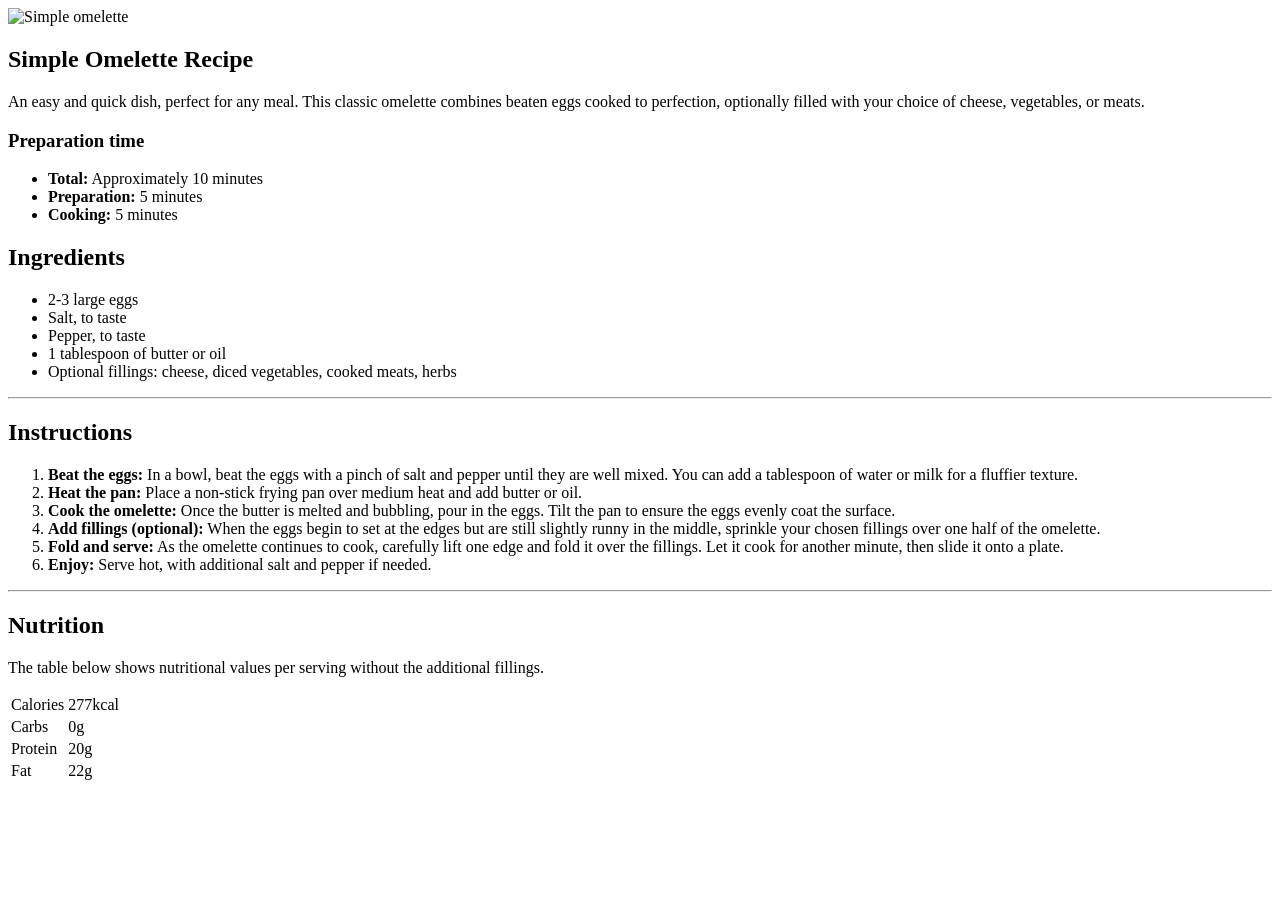
==== index.html @ 797accdb "Add index.html with simple omelette recipe This HTML file contains a simple omelette recipe, includi" ====
<!DOCTYPE html>
<html lang="en">

<head>
  <meta charset="UTF-8">
  <meta http-equiv="X-UA-Compatible" content="IE=edge">
  <meta name="viewport" content="width=device-width, initial-scale=1.0">
  <link rel="stylesheet" href="style.css">
  <link rel="preconnect" href="https://fonts.googleapis.com">
  <link rel="preconnect" href="https://fonts.gstatic.com" crossorigin>
  <link href="https://fonts.googleapis.com/css2?family=Outfit:wght@400;600;700&family=Young+Serif&display=swap" rel="stylesheet">
  <title>Document</title>
</head>

<body>
  <main class="page-container">

    <article class="recipe-card">

      <img src="./image-omelette.jpeg" alt="Simple omelette" class="hero-image">

      <header class="recipe-header">
        <h1>Simple Omelette Recipe</h1>
        <p>An easy and quick dish, perfect for any meal. This classic omelette combines beaten eggs cooked to perfection, optionally filled with your choice of cheese, vegetables, or meats.</p>
      </header>

      <section class="prep-box">
        <h3>Preparation time</h3>
        <ul>
          <li>
            <strong>Total:</strong> Approximately 10 minutes
          </li>
          <li>
            <strong>Preparation:</strong> 5 minutes
          </li>
          <li>
            <strong>Cooking:</strong> 5 minutes
          </li>
        </ul>
      </section>

      <section class="ingredients">
        <h2>Ingredients</h2>
        <ul>
          <li>2-3 large eggs</li>
          <li>Salt, to taste</li>
          <li>Pepper, to taste</li>
          <li>1 tablespoon of butter or oil</li>
          <li>Optional fillings: cheese, diced vegetables, cooked meats, herbs</li>
        </ul>
      </section>

      <hr>

      <section class="instructions">
        <h2>Instructions</h2>
        <ol>
          <li>
            <strong>Beat the eggs:</strong> In a bowl, beat the eggs with a pinch of salt and pepper until they are well mixed. You can add a tablespoon of water or milk for a fluffier texture.
          </li>
          <li>
            <strong>Heat the pan:</strong> Place a non-stick frying pan over medium heat and add butter or oil.
          </li>
          <li>
            <strong>Cook the omelette:</strong> Once the butter is melted and bubbling, pour in the eggs. Tilt the pan to ensure the eggs evenly coat the surface.
          </li>
          <li>
            <strong>Add fillings (optional):</strong> When the eggs begin to set at the edges but are still slightly runny in the middle, sprinkle your chosen fillings over one half of the omelette.
          </li>
          <li>
            <strong>Fold and serve:</strong> As the omelette continues to cook, carefully lift one edge and fold it over the fillings. Let it cook for another minute, then slide it onto a plate.
          </li>
          <li>
            <strong>Enjoy:</strong> Serve hot, with additional salt and pepper if needed.
          </li>
        </ol>
      </section>

      <hr>

      <section class="nutrition">
        <h2>Nutrition</h2>
        <p>The table below shows nutritional values per serving without the additional fillings.</p>

        <table class="nutrition-table">
          <tr>
            <td>Calories</td>
            <td class="stat">277kcal</td>
          </tr>
          <tr>
            <td>Carbs</td>
            <td class="stat">0g</td>
          </tr>
          <tr>
            <td>Protein</td>
            <td class="stat">20g</td>
          </tr>
          <tr>
            <td>Fat</td>
            <td class="stat">22g</td>
          </tr>
        </table>
      </section>

    </article>

  </main>

</body>

</html>
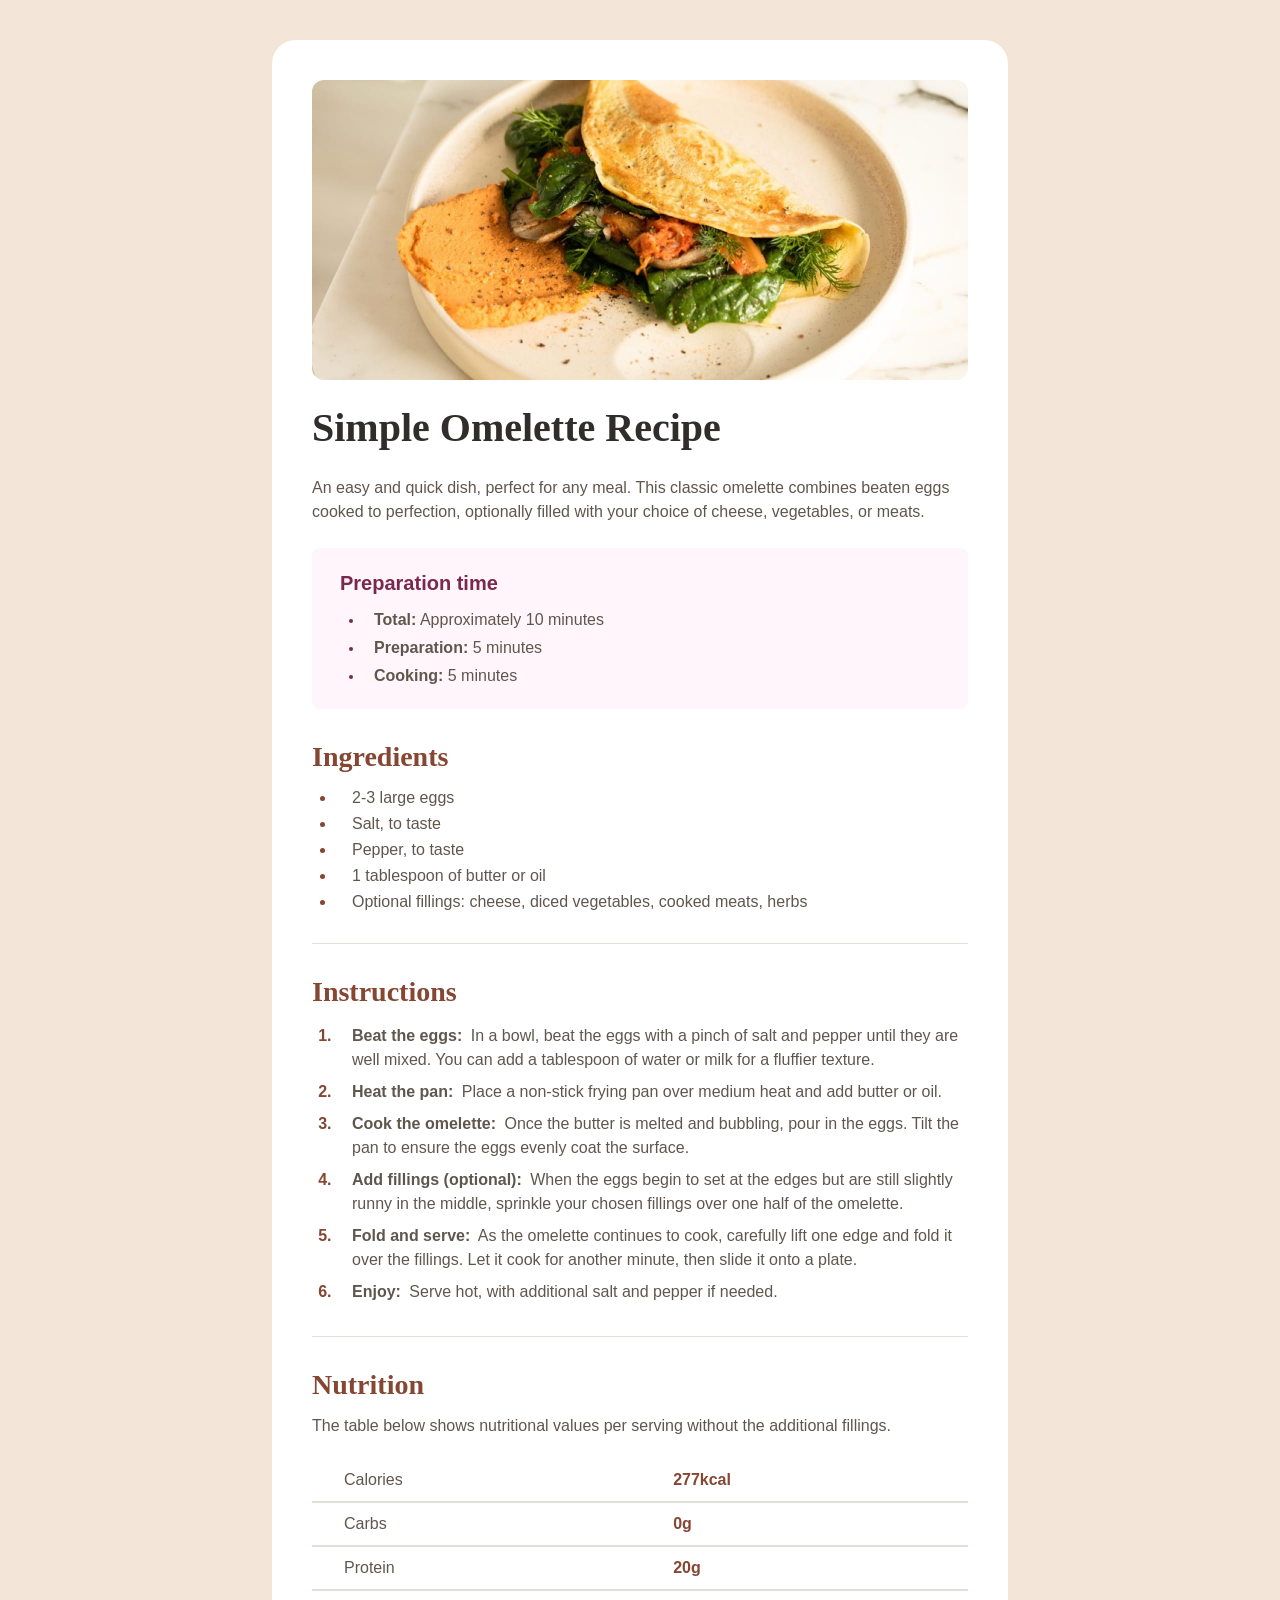
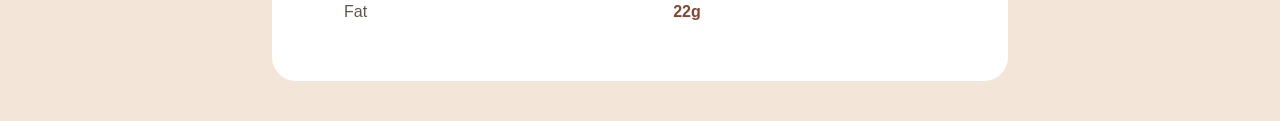
==== commit 2edce0fe: "Update image source path for omelette recipe" ====
--- a/index.html
+++ b/index.html
@@ -17,7 +17,7 @@
 
     <article class="recipe-card">
 
-      <img src="./image-omelette.jpeg" alt="Simple omelette" class="hero-image">
+      <img src="images/image-omelette.jpeg" alt="Simple omelette" class="hero-image">
 
       <header class="recipe-header">
         <h1>Simple Omelette Recipe</h1>
--- a/style.css
+++ b/style.css
@@ -0,0 +1,248 @@
+:root {
+  /* Colors */
+  --color-white: hsl(0, 0%, 100%);
+  
+  --color-stone-100: hsl(30, 54%, 90%);
+  --color-stone-150: hsl(30, 18%, 87%);
+  --color-stone-600: hsl(30, 10%, 34%);
+  --color-stone-900: hsl(24, 5%, 18%);
+  
+  --color-brown-800: hsl(14, 45%, 36%);
+  
+  --color-rose-800: hsl(332, 51%, 32%);
+  --color-rose-50: hsl(330, 100%, 98%);
+
+  /* Typography - Font Families */
+  --font-family-heading: 'Young Serif', serif;
+  --font-family-body: 'Outfit', sans-serif;
+
+  /* Typography - Font Weights */
+  --fw-regular: 400;
+  --fw-semibold: 600;
+  --fw-bold: 700;
+
+  /* Typography - Sizes */
+  --fs-body: 16px;
+  
+  /* Spacing Scale */
+  --spacing-sm: 1rem;    /* 16px */
+  --spacing-md: 1.5rem;  /* 24px */
+  --spacing-lg: 2rem;    /* 32px */
+  --spacing-xl: 2.5rem;  /* 40px */
+  
+  /* Section Gaps */
+  --header-gap: var(--spacing-md);
+  --section-gap: var(--spacing-lg);
+  --card-padding: var(--spacing-xl);
+  --hr-spacing: var(--spacing-lg);
+  
+  /* Border Radius Scale */
+  --radius-sm: 8px;   /* For the prep-box */
+  --radius-md: 12px;  /* For the hero image */
+  --radius-lg: 24px;  /* For the main recipe card */
+
+  /* Layout Breakpoints */
+  --mobile-width: 375px;
+  --desktop-width: 1440px;
+}
+
+*,
+*::before,
+*::after {
+  margin: 0;
+  padding: 0;
+  box-sizing: border-box;
+}
+
+body {
+  font-family: var(--font-family-body);
+  font-size: var(--fs-body);
+  background-color: var(--color-stone-100);
+  color: var(--color-stone-600);
+  min-height: 100vh;
+  display: flex;
+  flex-direction: column;
+  align-items: center;
+  justify-content: center;
+  min-height: 100vh;
+  padding: 40px 20px;
+}
+
+.recipe-card {
+  background-color: var(--color-white);
+  max-width: 736px;
+  width: 100%;
+  border-radius: var(--radius-lg);
+  padding: 40px;
+  overflow: hidden;
+}
+
+/* Hero Image */
+img {
+  display: block;
+  max-width: 100%;
+  border-radius: var(--radius-md);
+  margin-block-end: var(--header-gap);
+}
+
+/* Title and Description */
+.recipe-header {
+  margin-block-end: var(--header-gap);
+}
+
+.recipe-header h1 {
+  font-family: var(--font-family-heading);
+  color: var(--color-stone-900);
+  font-size: 2.5rem;
+  line-height: 1.2;
+  margin-bottom: 24px;
+}
+
+.recipe-header p {
+  color: var(--color-stone-600);
+  line-height: 1.5;
+}
+
+/* Preperation Time Box */
+.prep-box {
+  background-color: var(--color-rose-50);
+  padding: 24px 28px;
+  border-radius: var(--radius-sm);
+  margin-block-end: var(--section-gap);
+}
+
+.prep-box h3 {
+  font-family: var(--font-family-body);
+  color: var(--color-rose-800);
+  font-size: 1.25rem;
+  font-weight: var(--fw-semibold);
+  margin-bottom: 16px;
+}
+
+.prep-box ul {
+  list-style-type: disc;
+  padding-left: 1.5rem; /* Indents the bullets into the box */
+}
+
+.prep-box li {
+  color: var(--color-stone-600);
+  margin-bottom: 10px;
+  padding-left: 10px;
+}
+
+.prep-box li::marker {
+  color: var(--color-rose-800);
+  font-size: 0.8rem;
+}
+
+.prep-box li:last-child {
+  margin-bottom: 0;
+}
+
+/* Ingredients List */
+.ingredients h2 {
+  font-family: var(--font-family-heading);
+  color: var(--color-brown-800);
+  font-size: 1.75rem;
+  margin-bottom: 16px;
+}
+
+.ingredients ul {
+  list-style-type: disc;
+  padding-left: 1.5rem;
+}
+
+.ingredients li {
+  color: var(--color-stone-600);
+  margin-bottom: 8px;
+  padding-left: 16px;
+}
+
+.ingredients li::marker {
+  color: var(--color-brown-800);
+}
+
+.ingredients li:last-child {
+  margin-bottom: 0;
+}
+
+/* HR Divider */
+hr {
+  border: 0;
+  border-top: 1px solid var(--color-stone-150);
+  margin-block: var(--hr-spacing);
+  margin-inline: 0;
+}
+
+/* Instructions */
+.instructions h2 {
+  font-family: var(--font-family-heading);
+  color: var(--color-brown-800);
+  font-size: 1.75rem;
+  margin-bottom: 16px;
+}
+
+.instructions ol {
+  padding-left: 1.5rem;
+}
+
+.instructions li {
+  color: var(--color-stone-600);
+  margin-bottom: 8px;
+  padding-left: 16px;
+  line-height: 1.5;
+}
+
+.instructions li::marker {
+  color: var(--color-brown-800);
+  font-weight: var(--fw-bold);
+  font-family: var(--font-family-body);
+}
+
+.instructions li strong {
+  color: var(--color-stone-600);
+  font-weight: var(--fw-bold);
+  margin-right: 4px;
+}
+
+.instructions li:last-child {
+  margin-bottom: 0;
+}
+
+/* Nutrition Section */
+.nutrition {
+  padding-bottom: 8px; 
+}
+
+.nutrition h2 {
+  font-family: var(--font-family-heading);
+  color: var(--color-brown-800);
+  font-size: 1.75rem;
+  margin-bottom: 16px;
+}
+
+.nutrition p {
+  color: var(--color-stone-600);
+  margin-bottom: 24px;
+}
+
+.nutrition-table {
+  width: 100%;
+  border-collapse: collapse;
+}
+
+.nutrition-table td {
+  padding: 12px 32px;
+  border-bottom: 2px solid var(--color-stone-150); 
+  color: var(--color-stone-600);
+  font-family: var(--font-family-body);
+}
+
+.nutrition-table td:last-child {
+  color: var(--color-brown-800);
+  font-weight: var(--fw-bold);
+}
+
+.nutrition-table tr:last-child td {
+  border-bottom: none;
+}
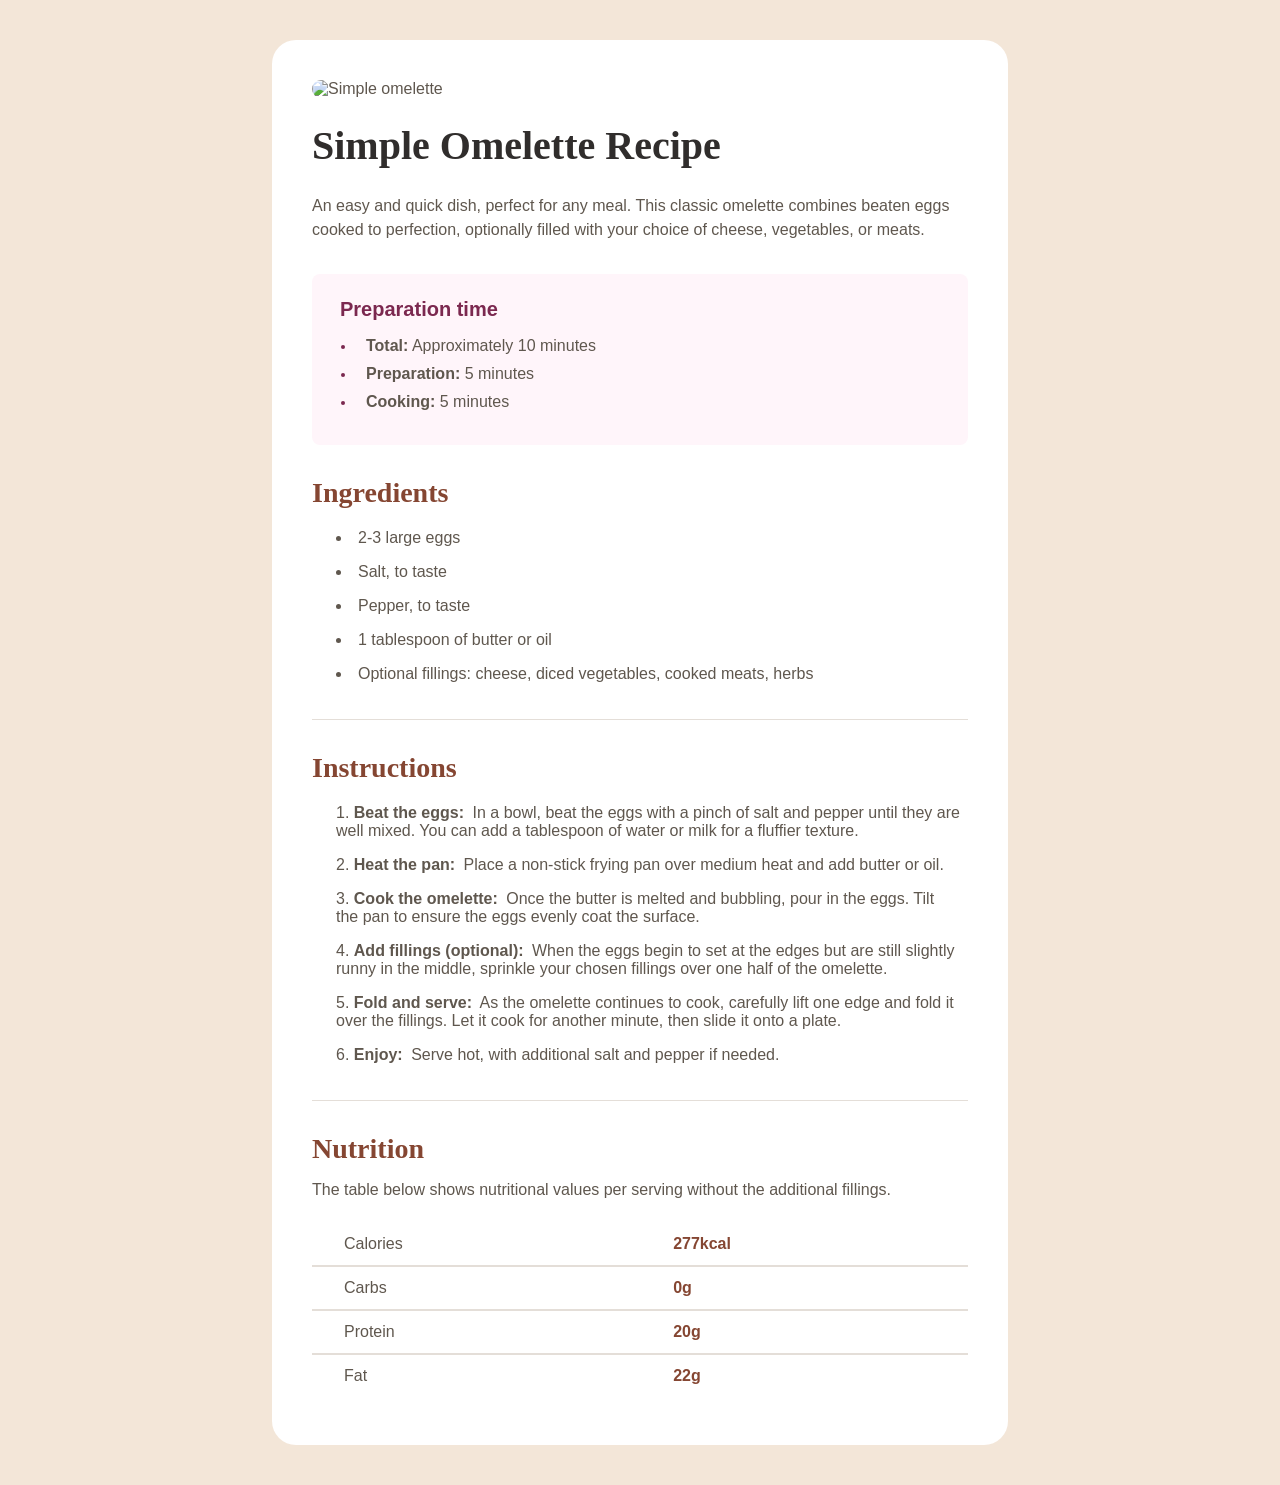
==== commit 8e48ac86: "Update recipe image source to use GitHub link" ====
--- a/index.html
+++ b/index.html
@@ -17,7 +17,9 @@
 
     <article class="recipe-card">
 
-      <img src="images/image-omelette.jpeg" alt="Simple omelette" class="hero-image">
+      <div class="recipe-image-container">
+        <img src="https://github.com/Kking927/Recipe-Page/blob/main/images/image-omelette.jpeg?raw=true" alt="Simple omelette" class="hero-image">
+      </div>
 
       <header class="recipe-header">
         <h1>Simple Omelette Recipe</h1>
--- a/style.css
+++ b/style.css
@@ -1,54 +1,54 @@
 :root {
   /* Colors */
   --color-white: hsl(0, 0%, 100%);
-  
   --color-stone-100: hsl(30, 54%, 90%);
   --color-stone-150: hsl(30, 18%, 87%);
   --color-stone-600: hsl(30, 10%, 34%);
   --color-stone-900: hsl(24, 5%, 18%);
-  
   --color-brown-800: hsl(14, 45%, 36%);
-  
   --color-rose-800: hsl(332, 51%, 32%);
   --color-rose-50: hsl(330, 100%, 98%);
 
-  /* Typography - Font Families */
+  /* Typography - Families & Weights */
   --font-family-heading: 'Young Serif', serif;
   --font-family-body: 'Outfit', sans-serif;
-
-  /* Typography - Font Weights */
   --fw-regular: 400;
   --fw-semibold: 600;
   --fw-bold: 700;
 
   /* Typography - Sizes */
   --fs-body: 16px;
-  
+  --fs-h1: 2.5rem;   /* 40px */
+  --fs-h2: 1.75rem;  /* 28px */
+  --fs-h3: 1.25rem;  /* 20px */
+  --fs-small: 0.8rem;
+
   /* Spacing Scale */
-  --spacing-sm: 1rem;    /* 16px */
-  --spacing-md: 1.5rem;  /* 24px */
-  --spacing-lg: 2rem;    /* 32px */
-  --spacing-xl: 2.5rem;  /* 40px */
-  
-  /* Section Gaps */
-  --header-gap: var(--spacing-md);
-  --section-gap: var(--spacing-lg);
-  --card-padding: var(--spacing-xl);
-  --hr-spacing: var(--spacing-lg);
-  
+  --spacing-xxs: 0.25rem;     /* 4px */
+  --spacing-xs: 0.5rem;       /* 8px */
+  --spacing-s: 0.625rem;      /* 10px */
+  --spacing-sm: 0.75rem;      /* 12px */
+  --spacing-md: 1rem;         /* 16px */
+  --spacing-lg: 1.5rem;       /* 24px */
+  --spacing-lg-plus: 1.75rem;  /* 28px */
+  --spacing-xl: 2rem;         /* 32px */
+  --spacing-xxl: 2.5rem;      /* 40px */
+
+  /* Section Gaps & Girders */
+  --header-gap: var(--spacing-lg);
+  --section-gap: var(--spacing-xl);
+  --card-padding: var(--spacing-xxl);
+  --hr-spacing: var(--spacing-xl);
+
   /* Border Radius Scale */
+  --radius-xs: 6px;   /* For highlights */
   --radius-sm: 8px;   /* For the prep-box */
   --radius-md: 12px;  /* For the hero image */
   --radius-lg: 24px;  /* For the main recipe card */
-
-  /* Layout Breakpoints */
-  --mobile-width: 375px;
-  --desktop-width: 1440px;
-}
-
-*,
-*::before,
-*::after {
+}
+
+/* Base Resets */
+*, *::before, *::after {
   margin: 0;
   padding: 0;
   box-sizing: border-box;
@@ -64,8 +64,7 @@
   flex-direction: column;
   align-items: center;
   justify-content: center;
-  min-height: 100vh;
-  padding: 40px 20px;
+  padding: var(--spacing-xxl) var(--spacing-md);
 }
 
 .recipe-card {
@@ -73,97 +72,78 @@
   max-width: 736px;
   width: 100%;
   border-radius: var(--radius-lg);
-  padding: 40px;
-  overflow: hidden;
-}
-
-/* Hero Image */
-img {
-  display: block;
-  max-width: 100%;
-  border-radius: var(--radius-md);
-  margin-block-end: var(--header-gap);
-}
-
-/* Title and Description */
-.recipe-header {
-  margin-block-end: var(--header-gap);
-}
-
+  padding: var(--card-padding);
+  display: flow-root;
+}
+
+/* Typography Global */
 .recipe-header h1 {
   font-family: var(--font-family-heading);
   color: var(--color-stone-900);
-  font-size: 2.5rem;
+  font-size: var(--fs-h1);
   line-height: 1.2;
-  margin-bottom: 24px;
+  margin-block-end: var(--spacing-lg);
+}
+
+.ingredients h2, .instructions h2, .nutrition h2 {
+  font-family: var(--font-family-heading);
+  color: var(--color-brown-800);
+  font-size: var(--fs-h2);
+  margin-bottom: var(--spacing-md);
+}
+
+.prep-box h3 {
+  color: var(--color-rose-800);
+  font-size: var(--fs-h3);
+  font-weight: var(--fw-semibold);
+  margin-bottom: var(--spacing-md);
+}
+
+.recipe-image-container {
+  display: block;
+  width: 100%;
+  overflow: hidden;
+  border-radius: var(--radius-md);
+  margin-block-end: var(--header-gap);
+  isolation: isolate; 
+}
+
+.hero-image {
+  display: block;
+  width: 100%;
+  height: auto;
+  transition: transform 0.4s ease;
+}
+
+.recipe-image-container:hover .hero-image {
+  transform: scale(1.05);
 }
 
 .recipe-header p {
-  color: var(--color-stone-600);
+  margin-block-end: var(--spacing-xl);
   line-height: 1.5;
 }
 
-/* Preperation Time Box */
 .prep-box {
   background-color: var(--color-rose-50);
-  padding: 24px 28px;
+  padding: var(--spacing-lg) var(--spacing-lg-plus);
   border-radius: var(--radius-sm);
   margin-block-end: var(--section-gap);
-}
-
-.prep-box h3 {
-  font-family: var(--font-family-body);
-  color: var(--color-rose-800);
-  font-size: 1.25rem;
-  font-weight: var(--fw-semibold);
-  margin-bottom: 16px;
-}
-
-.prep-box ul {
-  list-style-type: disc;
-  padding-left: 1.5rem; /* Indents the bullets into the box */
+  display: block;
+}
+
+.prep-box ul, .ingredients ul, .instructions ol {
+  padding-left: var(--spacing-md);
 }
 
 .prep-box li {
-  color: var(--color-stone-600);
-  margin-bottom: 10px;
-  padding-left: 10px;
+  margin-bottom: var(--spacing-s);
+  padding-left: var(--spacing-s);
 }
 
 .prep-box li::marker {
   color: var(--color-rose-800);
-  font-size: 0.8rem;
-}
-
-.prep-box li:last-child {
-  margin-bottom: 0;
-}
-
-/* Ingredients List */
-.ingredients h2 {
-  font-family: var(--font-family-heading);
-  color: var(--color-brown-800);
-  font-size: 1.75rem;
-  margin-bottom: 16px;
-}
-
-.ingredients ul {
-  list-style-type: disc;
-  padding-left: 1.5rem;
-}
-
-.ingredients li {
-  color: var(--color-stone-600);
-  margin-bottom: 8px;
-  padding-left: 16px;
-}
-
-.ingredients li::marker {
-  color: var(--color-brown-800);
-}
-
-.ingredients li:last-child {
-  margin-bottom: 0;
+  font-size: var(--fs-small);
 }
 
 /* HR Divider */
@@ -171,59 +151,35 @@
   border: 0;
   border-top: 1px solid var(--color-stone-150);
   margin-block: var(--hr-spacing);
-  margin-inline: 0;
-}
-
-/* Instructions */
-.instructions h2 {
-  font-family: var(--font-family-heading);
-  color: var(--color-brown-800);
-  font-size: 1.75rem;
-  margin-bottom: 16px;
-}
-
-.instructions ol {
-  padding-left: 1.5rem;
-}
-
-.instructions li {
-  color: var(--color-stone-600);
-  margin-bottom: 8px;
-  padding-left: 16px;
-  line-height: 1.5;
-}
-
-.instructions li::marker {
-  color: var(--color-brown-800);
-  font-weight: var(--fw-bold);
-  font-family: var(--font-family-body);
+}
+
+/* Highlight Hover Effect */
+.ingredients li, .instructions li {
+  padding: var(--spacing-xxs) var(--spacing-xs);
+  border-radius: var(--radius-xs);
+  margin-bottom: var(--spacing-xs);
+  width: fit-content;
+  list-style-position: inside;
+  transition: background-color 0.2s ease;
+}
+
+.ingredients li:hover, .instructions li:hover {
+  background-color: var(--color-stone-100);
+  cursor: default;
 }
 
 .instructions li strong {
-  color: var(--color-stone-600);
-  font-weight: var(--fw-bold);
-  margin-right: 4px;
-}
-
-.instructions li:last-child {
-  margin-bottom: 0;
+  margin-right: var(--spacing-xxs);
 }
 
 /* Nutrition Section */
 .nutrition {
-  padding-bottom: 8px; 
-}
-
-.nutrition h2 {
-  font-family: var(--font-family-heading);
-  color: var(--color-brown-800);
-  font-size: 1.75rem;
-  margin-bottom: 16px;
+  padding-block-end: var(--spacing-xs); 
 }
 
 .nutrition p {
   color: var(--color-stone-600);
-  margin-bottom: 24px;
+  margin-block-end: var(--spacing-lg);
 }
 
 .nutrition-table {
@@ -232,7 +188,7 @@
 }
 
 .nutrition-table td {
-  padding: 12px 32px;
+  padding: var(--spacing-sm) var(--spacing-xl);
   border-bottom: 2px solid var(--color-stone-150); 
   color: var(--color-stone-600);
   font-family: var(--font-family-body);
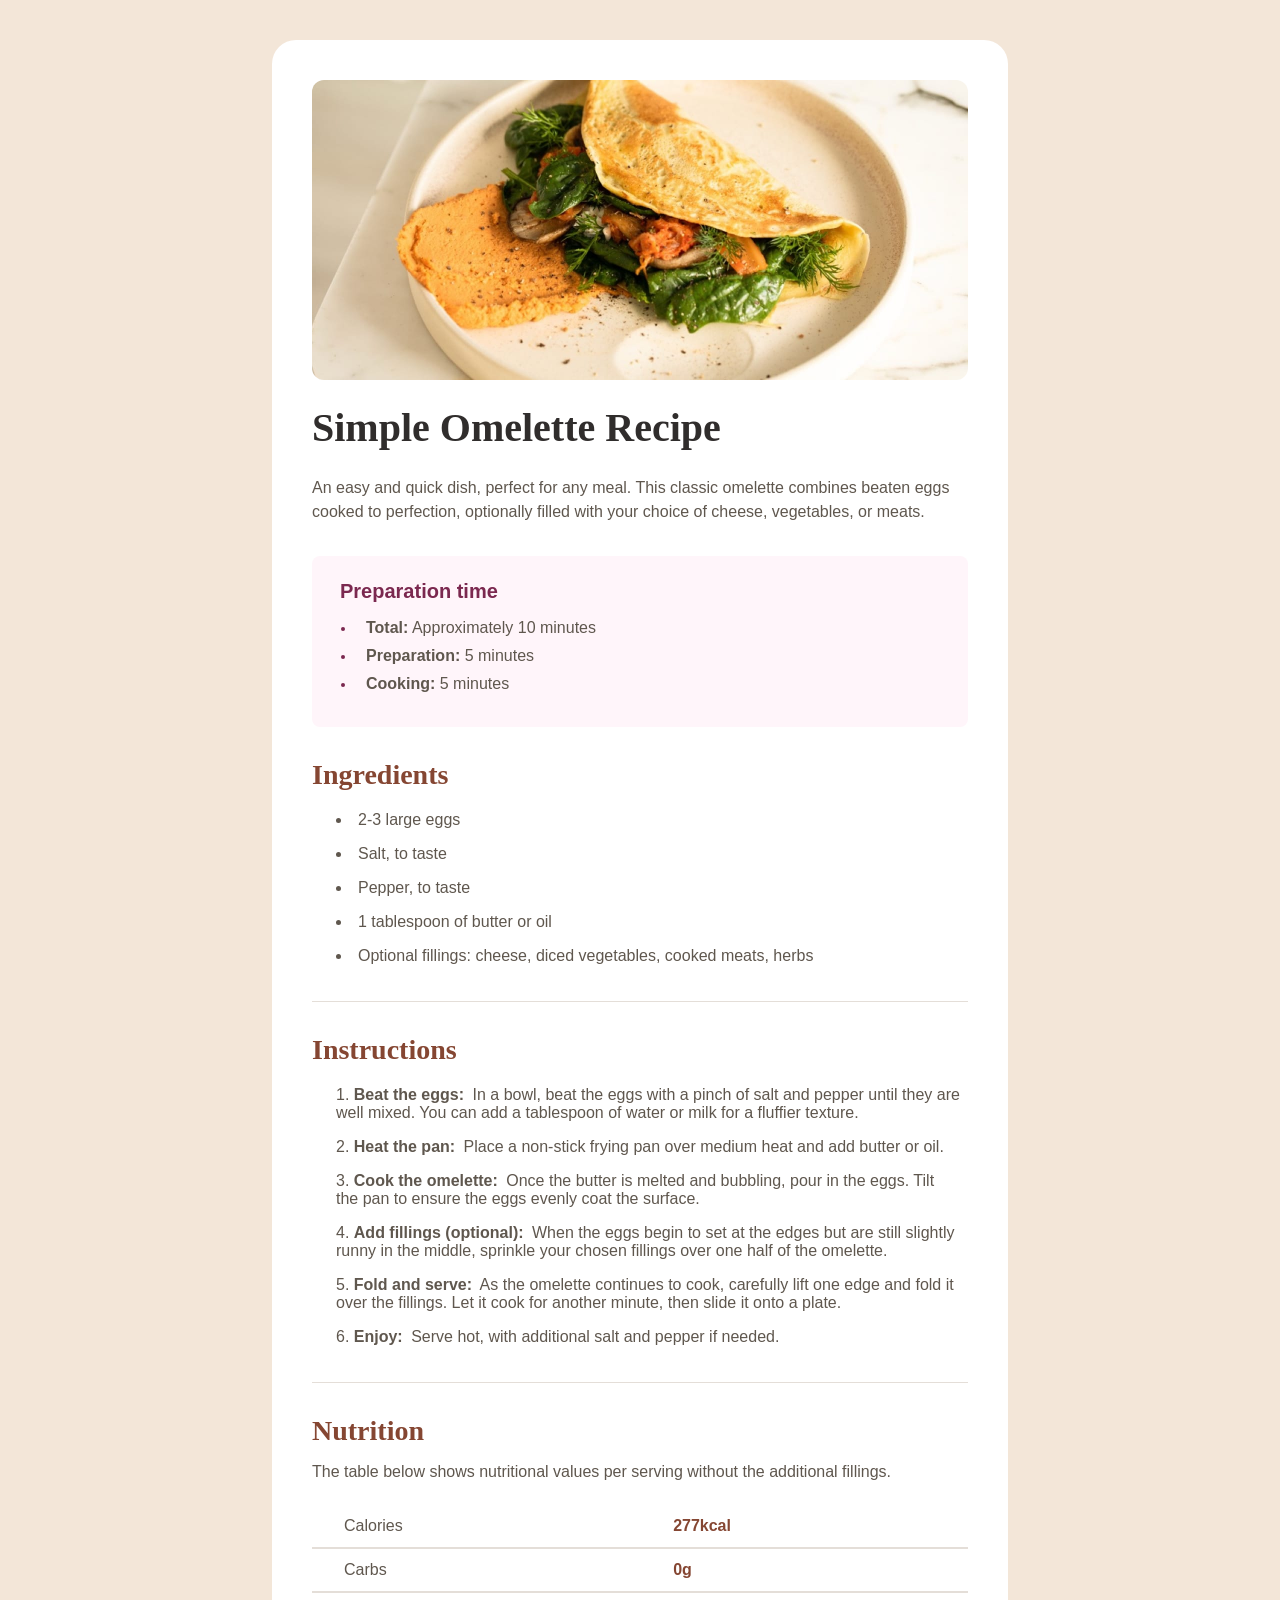
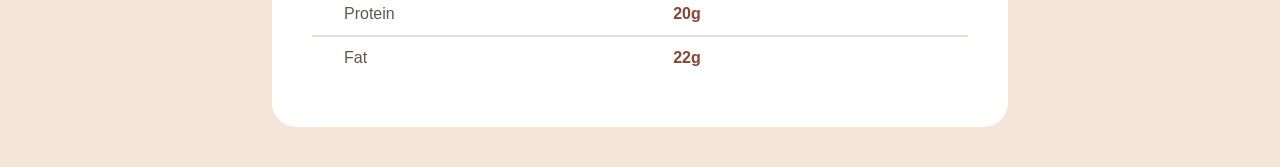
==== commit 25ac2a1a: "Update image source for omelette recipe" ====
--- a/index.html
+++ b/index.html
@@ -18,7 +18,7 @@
     <article class="recipe-card">
 
       <div class="recipe-image-container">
-        <img src="https://github.com/Kking927/Recipe-Page/blob/main/images/image-omelette.jpeg?raw=true" alt="Simple omelette" class="hero-image">
+        <img src="images/image-omelette.jpeg" alt="Simple omelette" class="hero-image">
       </div>
 
       <header class="recipe-header">
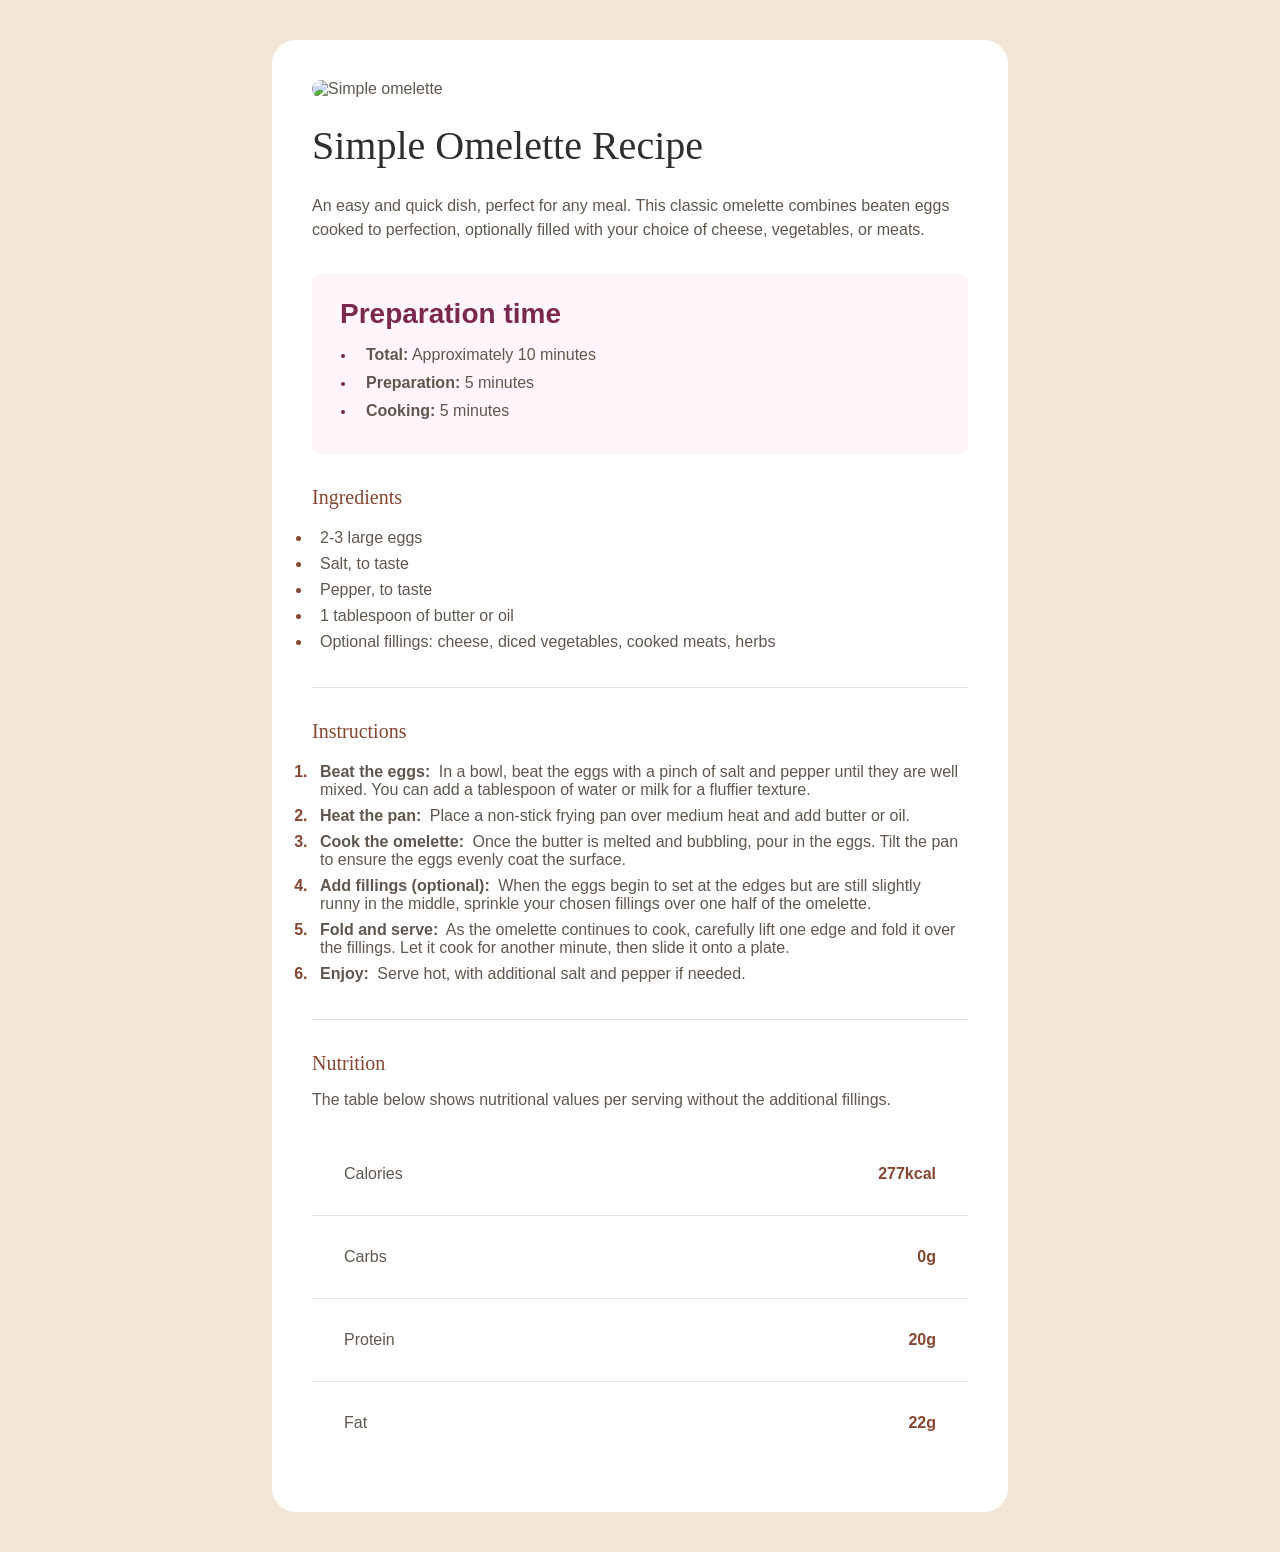
==== commit d9438193: "Update headings and image source in index.html" ====
--- a/index.html
+++ b/index.html
@@ -18,7 +18,7 @@
     <article class="recipe-card">
 
       <div class="recipe-image-container">
-        <img src="images/image-omelette.jpeg" alt="Simple omelette" class="hero-image">
+        <img src="https://github.com/Kking927/Recipe-Page/blob/main/images/image-omelette.jpeg?raw=true" alt="Simple omelette" class="hero-image">
       </div>
 
       <header class="recipe-header">
@@ -27,7 +27,7 @@
       </header>
 
       <section class="prep-box">
-        <h3>Preparation time</h3>
+        <h2>Preparation time</h2>
         <ul>
           <li>
             <strong>Total:</strong> Approximately 10 minutes
@@ -42,7 +42,7 @@
       </section>
 
       <section class="ingredients">
-        <h2>Ingredients</h2>
+        <h3>Ingredients</h3>
         <ul>
           <li>2-3 large eggs</li>
           <li>Salt, to taste</li>
@@ -55,7 +55,7 @@
       <hr>
 
       <section class="instructions">
-        <h2>Instructions</h2>
+        <h3>Instructions</h3>
         <ol>
           <li>
             <strong>Beat the eggs:</strong> In a bowl, beat the eggs with a pinch of salt and pepper until they are well mixed. You can add a tablespoon of water or milk for a fluffier texture.
@@ -81,24 +81,24 @@
       <hr>
 
       <section class="nutrition">
-        <h2>Nutrition</h2>
+        <h3>Nutrition</h3>
         <p>The table below shows nutritional values per serving without the additional fillings.</p>
 
         <table class="nutrition-table">
           <tr>
-            <td>Calories</td>
+            <th>Calories</th>
             <td class="stat">277kcal</td>
           </tr>
           <tr>
-            <td>Carbs</td>
+            <th>Carbs</th>
             <td class="stat">0g</td>
           </tr>
           <tr>
-            <td>Protein</td>
+            <th>Protein</th>
             <td class="stat">20g</td>
           </tr>
           <tr>
-            <td>Fat</td>
+            <th>Fat</th>
             <td class="stat">22g</td>
           </tr>
         </table>
--- a/style.css
+++ b/style.css
@@ -10,29 +10,29 @@
   --color-rose-50: hsl(330, 100%, 98%);
 
   /* Typography - Families & Weights */
-  --font-family-heading: 'Young Serif', serif;
-  --font-family-body: 'Outfit', sans-serif;
+  --font-family-heading: "Young Serif", serif;
+  --font-family-body: "Outfit", sans-serif;
   --fw-regular: 400;
   --fw-semibold: 600;
   --fw-bold: 700;
 
   /* Typography - Sizes */
-  --fs-body: 16px;
-  --fs-h1: 2.5rem;   /* 40px */
-  --fs-h2: 1.75rem;  /* 28px */
-  --fs-h3: 1.25rem;  /* 20px */
-  --fs-small: 0.8rem;
+  --fs-body: 1rem; /* 16px */
+  --fs-h1: 2.5rem; /* 40px */
+  --fs-h2: 1.25rem; /* 20px */
+  --fs-h3: 1.75rem; /* 28px */
+  --fs-small: 0.875rem; /* 14px */
 
   /* Spacing Scale */
-  --spacing-xxs: 0.25rem;     /* 4px */
-  --spacing-xs: 0.5rem;       /* 8px */
-  --spacing-s: 0.625rem;      /* 10px */
-  --spacing-sm: 0.75rem;      /* 12px */
-  --spacing-md: 1rem;         /* 16px */
-  --spacing-lg: 1.5rem;       /* 24px */
-  --spacing-lg-plus: 1.75rem;  /* 28px */
-  --spacing-xl: 2rem;         /* 32px */
-  --spacing-xxl: 2.5rem;      /* 40px */
+  --spacing-xxs: 0.25rem; /* 4px */
+  --spacing-xs: 0.5rem; /* 8px */
+  --spacing-s: 0.625rem; /* 10px */
+  --spacing-sm: 0.75rem; /* 12px */
+  --spacing-md: 1rem; /* 16px */
+  --spacing-lg: 1.5rem; /* 24px */
+  --spacing-lg-plus: 1.75rem; /* 28px */
+  --spacing-xl: 2rem; /* 32px */
+  --spacing-xxl: 2.5rem; /* 40px */
 
   /* Section Gaps & Girders */
   --header-gap: var(--spacing-lg);
@@ -41,14 +41,16 @@
   --hr-spacing: var(--spacing-xl);
 
   /* Border Radius Scale */
-  --radius-xs: 6px;   /* For highlights */
-  --radius-sm: 8px;   /* For the prep-box */
-  --radius-md: 12px;  /* For the hero image */
-  --radius-lg: 24px;  /* For the main recipe card */
+  --radius-xs: 6px; /* For highlights */
+  --radius-sm: 8px; /* For the prep-box */
+  --radius-md: 12px; /* For the hero image */
+  --radius-lg: 24px; /* For the main recipe card */
 }
 
 /* Base Resets */
-*, *::before, *::after {
+*,
+*::before,
+*::after {
   margin: 0;
   padding: 0;
   box-sizing: border-box;
@@ -76,23 +78,27 @@
   display: flow-root;
 }
 
-/* Typography Global */
+/* Gobal Typography */
 .recipe-header h1 {
   font-family: var(--font-family-heading);
   color: var(--color-stone-900);
   font-size: var(--fs-h1);
+  font-weight: var(--fw-regular);
   line-height: 1.2;
   margin-block-end: var(--spacing-lg);
 }
 
-.ingredients h2, .instructions h2, .nutrition h2 {
+.ingredients h3,
+.instructions h3,
+.nutrition h3 {
   font-family: var(--font-family-heading);
   color: var(--color-brown-800);
   font-size: var(--fs-h2);
+  font-weight: var(--fw-regular);
   margin-bottom: var(--spacing-md);
 }
 
-.prep-box h3 {
+.prep-box h2 {
   color: var(--color-rose-800);
   font-size: var(--fs-h3);
   font-weight: var(--fw-semibold);
@@ -105,7 +111,7 @@
   overflow: hidden;
   border-radius: var(--radius-md);
   margin-block-end: var(--header-gap);
-  isolation: isolate; 
+  isolation: isolate;
 }
 
 .hero-image {
@@ -132,7 +138,7 @@
   display: block;
 }
 
-.prep-box ul, .ingredients ul, .instructions ol {
+.prep-box ul {
   padding-left: var(--spacing-md);
 }
 
@@ -153,17 +159,18 @@
   margin-block: var(--hr-spacing);
 }
 
-/* Highlight Hover Effect */
-.ingredients li, .instructions li {
+/* Ingredients, Instructions, and Hover Effects */
+.ingredients li,
+.instructions li {
   padding: var(--spacing-xxs) var(--spacing-xs);
   border-radius: var(--radius-xs);
-  margin-bottom: var(--spacing-xs);
   width: fit-content;
-  list-style-position: inside;
+  list-style-position: outside;
   transition: background-color 0.2s ease;
 }
 
-.ingredients li:hover, .instructions li:hover {
+.ingredients li:hover,
+.instructions li:hover {
   background-color: var(--color-stone-100);
   cursor: default;
 }
@@ -172,9 +179,14 @@
   margin-right: var(--spacing-xxs);
 }
 
+.ingredients ul li::marker, .instructions ol li::marker {
+  color: var(--color-brown-800);
+  font-weight: var(--fw-semibold);
+}
+
 /* Nutrition Section */
 .nutrition {
-  padding-block-end: var(--spacing-xs); 
+  padding-block-end: var(--spacing-xs);
 }
 
 .nutrition p {
@@ -187,18 +199,34 @@
   border-collapse: collapse;
 }
 
+.nutrition-table tr {
+  border-block-end: 1px solid var(--color-stone-150);
+}
+
+.nutrition-table th, 
 .nutrition-table td {
-  padding: var(--spacing-sm) var(--spacing-xl);
-  border-bottom: 2px solid var(--color-stone-150); 
-  color: var(--color-stone-600);
+  padding-block: var(--spacing-xl); 
+  padding-inline: var(--spacing-xl);
+  text-align: left;
   font-family: var(--font-family-body);
+  color: var(--color-stone-600);
+}
+
+.nutrition-table th {
+  font-weight: var(--fw-regular);
+  color: var(--color-stone-600);
+}
+
+.nutrition-table td.stat {
+  color: var(--color-brown-800);
+  text-align: right;
 }
 
 .nutrition-table td:last-child {
   color: var(--color-brown-800);
-  font-weight: var(--fw-bold);
-}
-
-.nutrition-table tr:last-child td {
-  border-bottom: none;
-}
+  font-weight: var(--fw-semibold);
+}
+
+.nutrition-table tr:last-child {
+  border-block-end: none;
+}
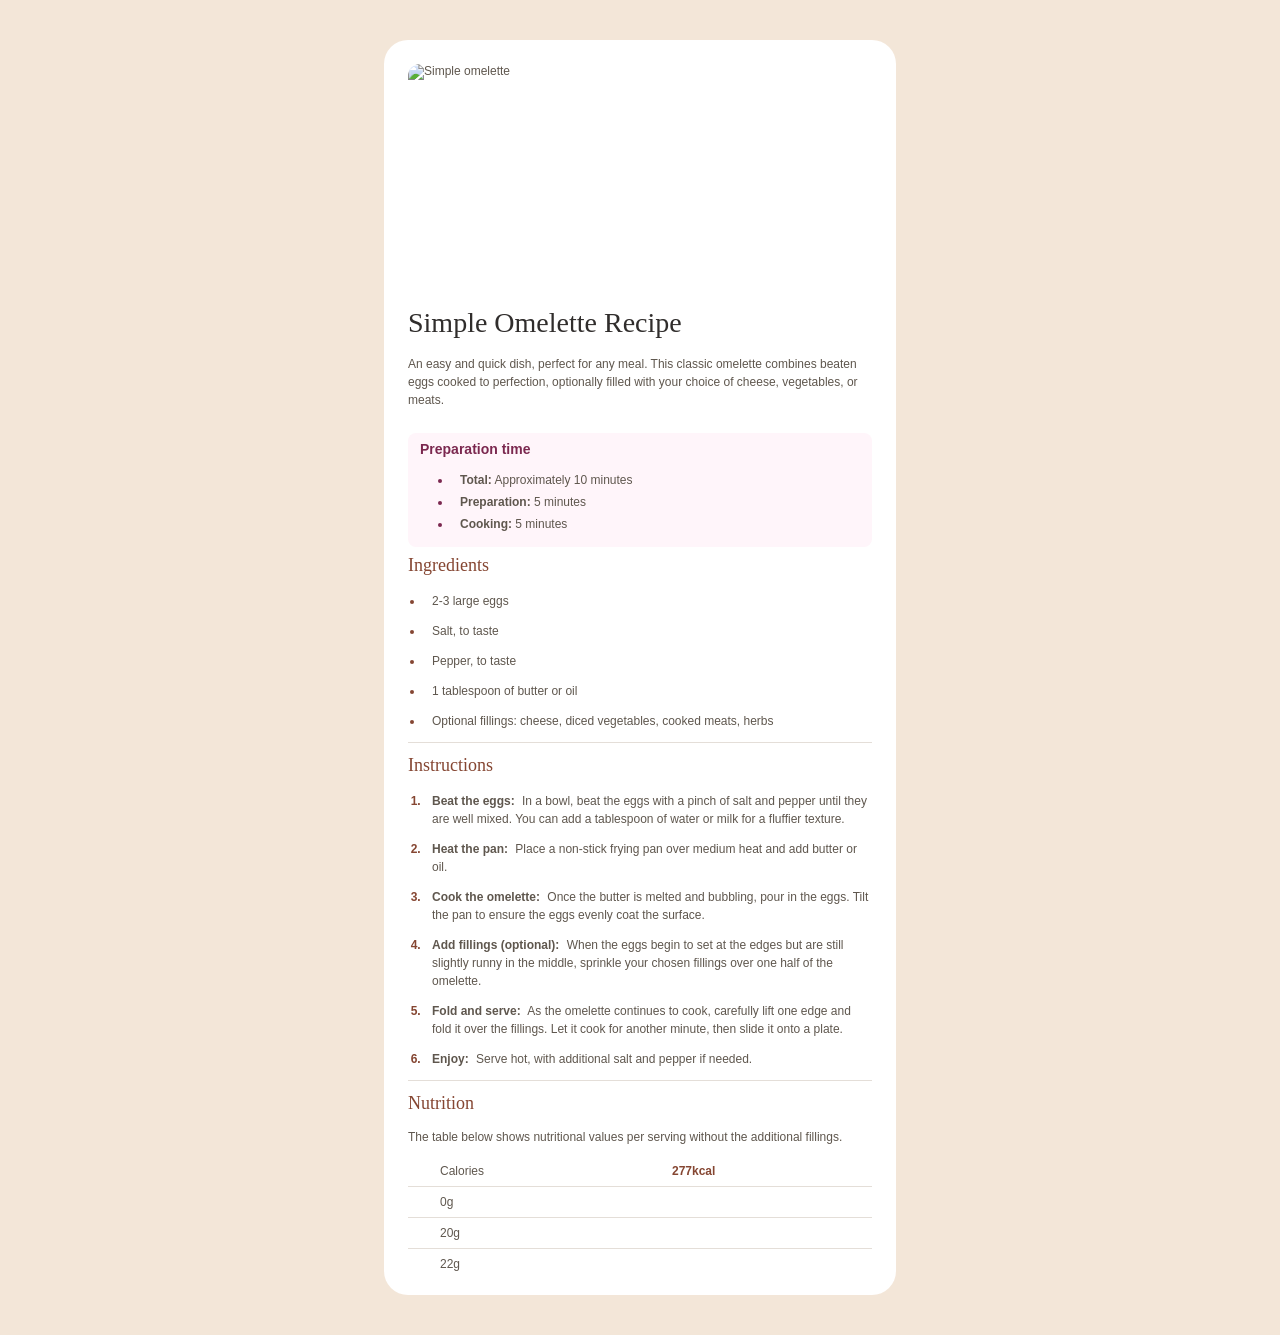
==== commit 6f0a04f0: "Update table headers to include scope attribute" ====
--- a/index.html
+++ b/index.html
@@ -86,19 +86,19 @@
 
         <table class="nutrition-table">
           <tr>
-            <th>Calories</th>
+            <th scope="row">Calories</th>
             <td class="stat">277kcal</td>
           </tr>
           <tr>
-            <th>Carbs</th>
+            <th scope="row>Carbs</th>
             <td class="stat">0g</td>
           </tr>
           <tr>
-            <th>Protein</th>
+            <th scope="row>Protein</th>
             <td class="stat">20g</td>
           </tr>
           <tr>
-            <th>Fat</th>
+            <th scope="row>Fat</th>
             <td class="stat">22g</td>
           </tr>
         </table>
--- a/style.css
+++ b/style.css
@@ -12,16 +12,15 @@
   /* Typography - Families & Weights */
   --font-family-heading: "Young Serif", serif;
   --font-family-body: "Outfit", sans-serif;
-  --fw-regular: 400;
-  --fw-semibold: 600;
-  --fw-bold: 700;
+  --fw-regular: 400; /* Regular */
+  --fw-semibold: 600; /* Semi-bold */
+  --fw-bold: 800; /* Bold */
 
   /* Typography - Sizes */
-  --fs-body: 1rem; /* 16px */
-  --fs-h1: 2.5rem; /* 40px */
-  --fs-h2: 1.25rem; /* 20px */
-  --fs-h3: 1.75rem; /* 28px */
-  --fs-small: 0.875rem; /* 14px */
+  --fs-body: 0.75rem; /* 12px */
+  --fs-h1: 1.75rem; /* 28px */
+  --fs-h2: 0.875rem; /* 14px */
+  --fs-h3: 1.125rem; /* 18px */
 
   /* Spacing Scale */
   --spacing-xxs: 0.25rem; /* 4px */
@@ -35,10 +34,10 @@
   --spacing-xxl: 2.5rem; /* 40px */
 
   /* Section Gaps & Girders */
-  --header-gap: var(--spacing-lg);
-  --section-gap: var(--spacing-xl);
-  --card-padding: var(--spacing-xxl);
-  --hr-spacing: var(--spacing-xl);
+  --header-gap: var(--spacing-sm);
+  --section-gap: var(--spacing-xs);
+  --card-padding: var(--spacing-lg);
+  --hr-spacing: var(--spacing-sm);
 
   /* Border Radius Scale */
   --radius-xs: 6px; /* For highlights */
@@ -67,11 +66,21 @@
   align-items: center;
   justify-content: center;
   padding: var(--spacing-xxl) var(--spacing-md);
+  overflow-x: hidden;
+}
+
+.page-container {
+  display: flex;
+  justify-content: center;
+  align-items: center;
+  width: 100%;
+  max-width: 90rem;
+  min-height: 100%;
 }
 
 .recipe-card {
   background-color: var(--color-white);
-  max-width: 736px;
+  max-width: 32rem;
   width: 100%;
   border-radius: var(--radius-lg);
   padding: var(--card-padding);
@@ -84,8 +93,8 @@
   color: var(--color-stone-900);
   font-size: var(--fs-h1);
   font-weight: var(--fw-regular);
-  line-height: 1.2;
-  margin-block-end: var(--spacing-lg);
+  line-height: 1.1;
+  margin-block-end: var(--spacing-md);
 }
 
 .ingredients h3,
@@ -93,58 +102,61 @@
 .nutrition h3 {
   font-family: var(--font-family-heading);
   color: var(--color-brown-800);
-  font-size: var(--fs-h2);
+  font-size: var(--fs-h3);
   font-weight: var(--fw-regular);
-  margin-bottom: var(--spacing-md);
+  margin-block-end: var(--spacing-md);
 }
 
 .prep-box h2 {
   color: var(--color-rose-800);
-  font-size: var(--fs-h3);
+  font-size: var(--fs-h2);
   font-weight: var(--fw-semibold);
-  margin-bottom: var(--spacing-md);
-}
-
+  margin-block-end: var(--spacing-md);
+}
+
+/* Hero Image and Hover Effect */
 .recipe-image-container {
-  display: block;
   width: 100%;
   overflow: hidden;
+  aspect-ratio: 2 / 1;
   border-radius: var(--radius-md);
   margin-block-end: var(--header-gap);
-  isolation: isolate;
 }
 
 .hero-image {
+  width: 100%;
+  height: 100%;
+  object-fit: cover;
   display: block;
-  width: 100%;
-  height: auto;
-  transition: transform 0.4s ease;
+  transition: transform 0.4s ease-in-out;
 }
 
 .recipe-image-container:hover .hero-image {
   transform: scale(1.05);
 }
 
+/* Hero Text */
 .recipe-header p {
-  margin-block-end: var(--spacing-xl);
+  margin-block-end: var(--spacing-lg);
   line-height: 1.5;
 }
 
+/* Prep Box */
 .prep-box {
   background-color: var(--color-rose-50);
-  padding: var(--spacing-lg) var(--spacing-lg-plus);
+  padding: var(--spacing-xs) var(--spacing-sm);
   border-radius: var(--radius-sm);
   margin-block-end: var(--section-gap);
   display: block;
 }
 
 .prep-box ul {
-  padding-left: var(--spacing-md);
+  padding-left: var(--spacing-xl);
 }
 
 .prep-box li {
-  margin-bottom: var(--spacing-s);
-  padding-left: var(--spacing-s);
+  margin-block-end: var(--spacing-xs);
+  padding-left: var(--spacing-xs);
 }
 
 .prep-box li::marker {
@@ -160,12 +172,20 @@
 }
 
 /* Ingredients, Instructions, and Hover Effects */
+.ingredients ul, 
+.instructions ol {
+  padding-left: var(--spacing-md); 
+  list-style-position: outside;
+}
+
 .ingredients li,
 .instructions li {
-  padding: var(--spacing-xxs) var(--spacing-xs);
+  padding-left: var(--spacing-xs); 
+  margin-bottom: var(--spacing-sm);
+  width: 100%;
+  display: list-item;
+  line-height: 1.5;
   border-radius: var(--radius-xs);
-  width: fit-content;
-  list-style-position: outside;
   transition: background-color 0.2s ease;
 }
 
@@ -179,19 +199,16 @@
   margin-right: var(--spacing-xxs);
 }
 
-.ingredients ul li::marker, .instructions ol li::marker {
+.ingredients ul li::marker,
+.instructions ol li::marker {
   color: var(--color-brown-800);
   font-weight: var(--fw-semibold);
 }
 
 /* Nutrition Section */
-.nutrition {
-  padding-block-end: var(--spacing-xs);
-}
-
 .nutrition p {
   color: var(--color-stone-600);
-  margin-block-end: var(--spacing-lg);
+  margin-block-end: var(--spacing-sm);
 }
 
 .nutrition-table {
@@ -203,30 +220,53 @@
   border-block-end: 1px solid var(--color-stone-150);
 }
 
-.nutrition-table th, 
+.nutrition-table th,
 .nutrition-table td {
-  padding-block: var(--spacing-xl); 
+  padding-block: var(--spacing-xs);
   padding-inline: var(--spacing-xl);
   text-align: left;
-  font-family: var(--font-family-body);
   color: var(--color-stone-600);
 }
 
 .nutrition-table th {
   font-weight: var(--fw-regular);
   color: var(--color-stone-600);
+  width: 50%;
 }
 
 .nutrition-table td.stat {
   color: var(--color-brown-800);
-  text-align: right;
-}
-
-.nutrition-table td:last-child {
-  color: var(--color-brown-800);
+  text-align: left;
   font-weight: var(--fw-semibold);
 }
 
 .nutrition-table tr:last-child {
   border-block-end: none;
 }
+
+.nutrition-table tr:last-child th,
+.nutrition-table tr:last-child td {
+  padding-bottom: 0;
+}
+
+/* --- Mobile Styles (Up to 650px) --- */
+@media (max-width: 650px) {
+  body {
+    justify-content: flex-start;
+    padding: 0;
+    background-color: var(--color-white);
+  }
+
+  .recipe-card {
+    max-width: 100%;
+    border-radius: 0;
+    padding: var(--spacing-lg);
+  }
+
+  .recipe-image-container {
+    margin: calc(var(--card-padding) * -1);
+    margin-bottom: var(--spacing-lg);
+    border-radius: 0;
+    aspect-ratio: 16 / 9;
+  }
+}
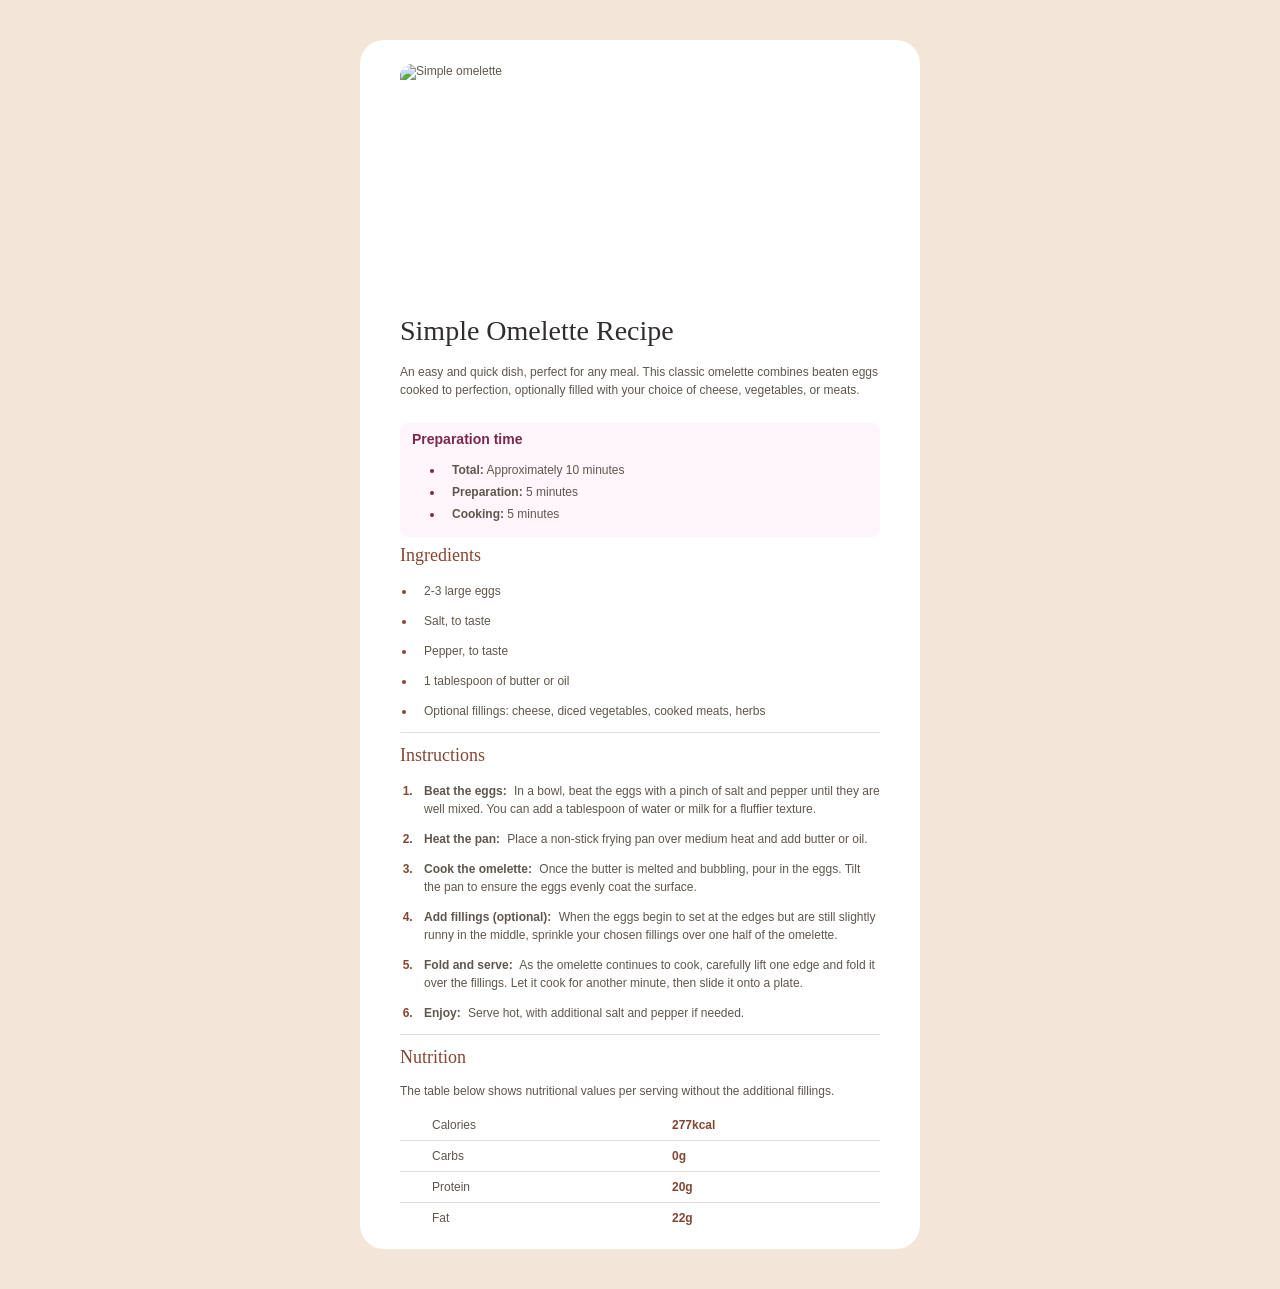
==== commit 653f8ad7: "Fix HTML syntax for table header elements" ====
--- a/index.html
+++ b/index.html
@@ -90,15 +90,15 @@
             <td class="stat">277kcal</td>
           </tr>
           <tr>
-            <th scope="row>Carbs</th>
+            <th scope="row">Carbs</th>
             <td class="stat">0g</td>
           </tr>
           <tr>
-            <th scope="row>Protein</th>
+            <th scope="row">Protein</th>
             <td class="stat">20g</td>
           </tr>
           <tr>
-            <th scope="row>Fat</th>
+            <th scope="row">Fat</th>
             <td class="stat">22g</td>
           </tr>
         </table>
--- a/style.css
+++ b/style.css
@@ -151,12 +151,12 @@
 }
 
 .prep-box ul {
-  padding-left: var(--spacing-xl);
+  padding-inline-start: var(--spacing-xl);
 }
 
 .prep-box li {
   margin-block-end: var(--spacing-xs);
-  padding-left: var(--spacing-xs);
+  padding-inline-start: var(--spacing-xs);
 }
 
 .prep-box li::marker {
@@ -174,13 +174,13 @@
 /* Ingredients, Instructions, and Hover Effects */
 .ingredients ul, 
 .instructions ol {
-  padding-left: var(--spacing-md); 
+  padding-inline-start: var(--spacing-md); 
   list-style-position: outside;
 }
 
 .ingredients li,
 .instructions li {
-  padding-left: var(--spacing-xs); 
+  padding-inline-start: var(--spacing-xs); 
   margin-bottom: var(--spacing-sm);
   width: 100%;
   display: list-item;
@@ -246,27 +246,57 @@
 
 .nutrition-table tr:last-child th,
 .nutrition-table tr:last-child td {
-  padding-bottom: 0;
+  padding-block-end: 0;
 }
 
 /* --- Mobile Styles (Up to 650px) --- */
-@media (max-width: 650px) {
+/* DEFAULT STYLES (Mobile First) */
+body {
+  font-family: var(--font-family-body);
+  font-size: var(--fs-body);
+  background-color: var(--color-white);
+  color: var(--color-stone-600);
+  display: flex;
+  flex-direction: column;
+  padding: 0; 
+  overflow-x: hidden;
+}
+
+.recipe-card {
+  width: 100%;
+  padding: var(--spacing-lg); 
+  display: flow-root;
+}
+
+/* DESKTOP ADAPTATION */
+@media (min-width: 40.625rem) {
   body {
-    justify-content: flex-start;
-    padding: 0;
+    background-color: var(--color-stone-100);
+    justify-content: center;
+    align-items: center;
+    min-height: 100vh;
+    padding-block: var(--spacing-xxl);
+    padding-inline: var(--spacing-md);
+  }
+
+  .recipe-card {
+    max-width: 35rem;
     background-color: var(--color-white);
+    border-radius: var(--radius-lg);
+    /* Updated this to match your T/B 'lg' and Side 'xxl' preference from earlier */
+    padding-block: var(--spacing-lg);
+    padding-inline: var(--spacing-xxl);
   }
-
-  .recipe-card {
-    max-width: 100%;
-    border-radius: 0;
-    padding: var(--spacing-lg);
+}
+
+/* ACCESSIBILITY */
+@media (prefers-reduced-motion: reduce) {
+  *,
+  *::before,
+  *::after {
+    animation-duration: 0.01ms;
+    animation-iteration-count: 1;
+    transition-duration: 0.01ms;
+    scroll-behavior: auto;
   }
-
-  .recipe-image-container {
-    margin: calc(var(--card-padding) * -1);
-    margin-bottom: var(--spacing-lg);
-    border-radius: 0;
-    aspect-ratio: 16 / 9;
-  }
-}
+}
